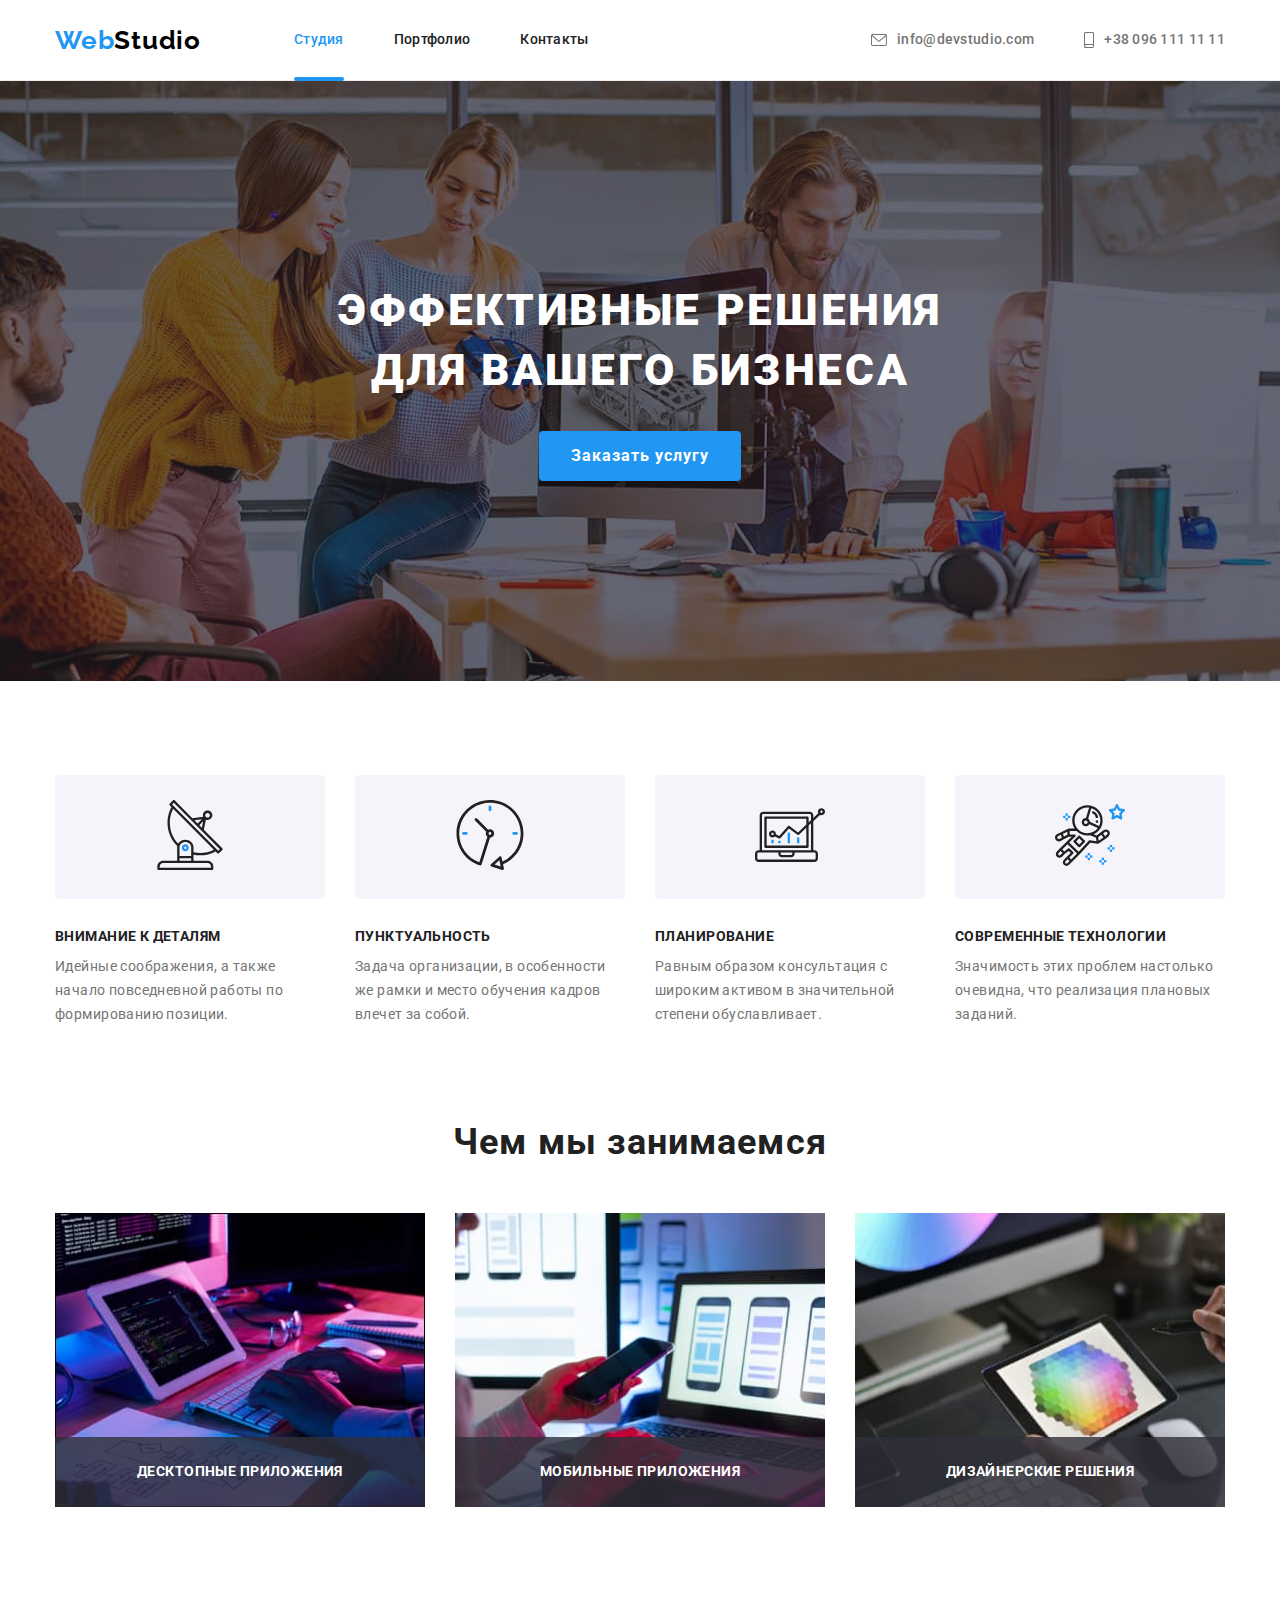
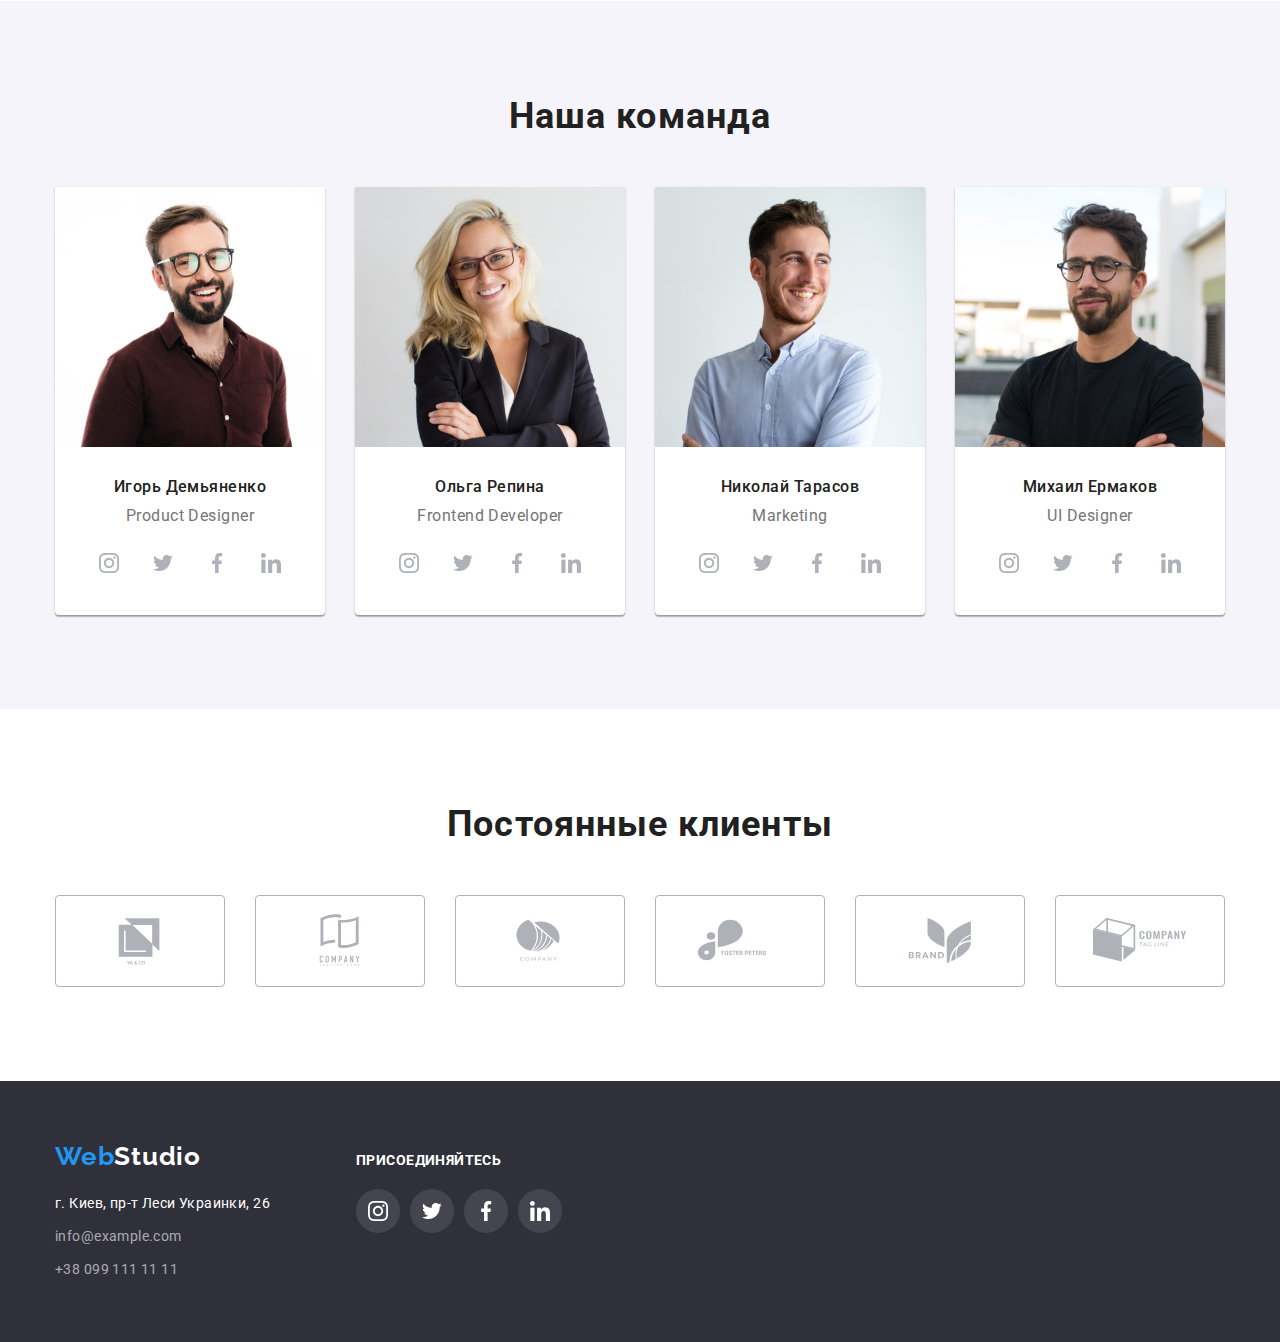
==== index.html @ c78fc139 "Start" ====
<!DOCTYPE html>
<html lang="ru">
  <head>
    <meta charset="UTF-8" />
    <meta http-equiv="X-UA-Compatible" content="IE=edge" />
    <meta name="viewport" content="width=device-width, initial-scale=1.0" />
    <title>WebStudio</title>
    <link rel="preconnect" href="https://fonts.googleapis.com" />
    <link rel="preconnect" href="https://fonts.gstatic.com" crossorigin />
    <link
      href="https://fonts.googleapis.com/css2?family=Raleway:wght@700&family=Roboto:wght@400;500;700;900&display=swap"
      rel="stylesheet"
    />
    <link
      rel="stylesheet"
      href="https://cdnjs.cloudflare.com/ajax/libs/modern-normalize/1.1.0/modern-normalize.min.css"
    />
    <link rel="stylesheet" href="./css/styles.css" />
  </head>

  <body>
    <header class="header">
      <div class="container header-container">
        <a href="./index.html" class="logo link" lang="en"
          >Web<span class="logo-header" lang="en">Studio</span></a
        >
        <nav class="header-navigation">
          <ul class="header-list list">
            <li class="header-item">
              <a href="./index.html" class="header-link link current">Студия</a>
            </li>
            <li class="header-item">
              <a href="./portfolio.html" class="header-link link">Портфолио</a>
            </li>
            <li class="header-item">
              <a href="" class="header-link link">Контакты</a>
            </li>
          </ul>
        </nav>
        <ul class="header-connect list">
          <li class="header-connect-item">
            <a
              href="mailto:info@devstudio.com"
              class="header-connect-link link"
            >
              <svg class="header-envelope">
                <use href="./images/icons.svg#icon-envelope"></use>
              </svg>
              info@devstudio.com</a
            >
          </li>
          <li class="header-connect-item">
            <a href="tel:+380961111111" class="header-connect-link link">
              <svg class="header-smartphone">
                <use href="./images/icons.svg#icon-smartphone"></use>
              </svg>
              +38 096 111 11 11</a
            >
          </li>
        </ul>
      </div>
    </header>

    <main>
      <section class="hero">
        <div class="container">
          <h1 class="hero-title">Эффективные решения для вашего бизнеса</h1>
          <button type="button" class="hero-btn" data-modal-open>
            Заказать услугу
          </button>
        </div>
      </section>

      <section class="section">
        <div class="container">
          <h2 class="section-title visually-hidden">Особенности</h2>
          <ul class="feature-list list">
            <li class="feature-item">
              <div class="feature-item-icon">
                <svg class="feature-icon">
                  <use href="./images/icons.svg#icon-antenna"></use>
                </svg>
              </div>
              <h3 class="feature-title">Внимание к деталям</h3>
              <p class="feature-description">
                Идейные соображения, а также начало повседневной работы по
                формированию позиции.
              </p>
            </li>
            <li class="feature-item">
              <div class="feature-item-icon">
                <svg class="feature-icon">
                  <use href="./images/icons.svg#icon-clock"></use>
                </svg>
              </div>
              <h3 class="feature-title">Пунктуальность</h3>
              <p class="feature-description">
                Задача организации, в особенности же рамки и место обучения
                кадров влечет за собой.
              </p>
            </li>
            <li class="feature-item">
              <div class="feature-item-icon">
                <svg class="feature-icon">
                  <use href="./images/icons.svg#icon-diagram"></use>
                </svg>
              </div>
              <h3 class="feature-title">Планирование</h3>
              <p class="feature-description">
                Равным образом консультация с широким активом в значительной
                степени обуславливает.
              </p>
            </li>
            <li class="feature-item">
              <div class="feature-item-icon">
                <svg class="feature-icon">
                  <use href="./images/icons.svg#icon-astronaut"></use>
                </svg>
              </div>
              <h3 class="feature-title">Современные технологии</h3>
              <p class="feature-description">
                Значимость этих проблем настолько очевидна, что реализация
                плановых заданий.
              </p>
            </li>
          </ul>
        </div>
      </section>

      <section class="section work">
        <div class="container">
          <h2 class="section-title">Чем мы занимаемся</h2>
          <ul class="work-list list">
            <li class="work-item">
              <img src="./images/box-1.jpg" alt="Написание кода" width="370" />
              <div class="work-wrapper">
                <h3 class="work-title">Десктопные приложения</h3>
              </div>
            </li>
            <li class="work-item">
              <img
                src="./images/box-2.jpg"
                alt="Дизайн мобильной версии сайта"
                width="370"
              />
              <div class="work-wrapper">
                <h3 class="work-title">Мобильные приложения</h3>
              </div>
            </li>
            <li class="work-item">
              <img src="./images/box-3.jpg" alt="Палитра цветов" width="370" />
              <div class="work-wrapper">
                <h3 class="work-title">Дизайнерские решения</h3>
              </div>
            </li>
          </ul>
        </div>
      </section>

      <section class="section team">
        <div class="container">
          <h2 class="section-title">Наша команда</h2>
          <ul class="team-list list">
            <li class="team-item">
              <div class="team-card">
                <img
                  src="./images/profile-1.jpg"
                  alt="Игорь Демьяненко"
                  width="270"
                />
                <div class="team-card-text">
                  <h3 class="team-title">Игорь Демьяненко</h3>
                  <p class="team-description" lang="en">Product Designer</p>
                  <ul class="team-social list">
                    <li class="team-social-item">
                      <a href="" class="team-social-link link">
                        <svg class="team-social-icon">
                          <use href="./images/icons.svg#icon-instagram"></use>
                        </svg>
                      </a>
                    </li>
                    <li class="team-social-item">
                      <a href="" class="team-social-link link">
                        <svg class="team-social-icon">
                          <use href="./images/icons.svg#icon-twitter"></use>
                        </svg>
                      </a>
                    </li>
                    <li class="team-social-item">
                      <a href="" class="team-social-link link">
                        <svg class="team-social-icon">
                          <use href="./images/icons.svg#icon-facebook"></use>
                        </svg>
                      </a>
                    </li>
                    <li class="team-social-item">
                      <a href="" class="team-social-link link">
                        <svg class="team-social-icon">
                          <use href="./images/icons.svg#icon-linkedin"></use>
                        </svg>
                      </a>
                    </li>
                  </ul>
                </div>
              </div>
            </li>
            <li class="team-item">
              <div class="team-card">
                <img
                  src="./images/profile-2.jpg"
                  class="image"
                  alt="Ольга Репина"
                  width="270"
                />
                <div class="team-card-text">
                  <h3 class="team-title">Ольга Репина</h3>
                  <p class="team-description" lang="en">Frontend Developer</p>
                  <ul class="team-social list">
                    <li class="team-social-item">
                      <a href="" class="team-social-link link">
                        <svg class="team-social-icon">
                          <use href="./images/icons.svg#icon-instagram"></use>
                        </svg>
                      </a>
                    </li>
                    <li class="team-social-item">
                      <a href="" class="team-social-link link">
                        <svg class="team-social-icon">
                          <use href="./images/icons.svg#icon-twitter"></use>
                        </svg>
                      </a>
                    </li>
                    <li class="team-social-item">
                      <a href="" class="team-social-link link">
                        <svg class="team-social-icon">
                          <use href="./images/icons.svg#icon-facebook"></use>
                        </svg>
                      </a>
                    </li>
                    <li class="team-social-item">
                      <a href="" class="team-social-link link">
                        <svg class="team-social-icon">
                          <use href="./images/icons.svg#icon-linkedin"></use>
                        </svg>
                      </a>
                    </li>
                  </ul>
                </div>
              </div>
            </li>
            <li class="team-item">
              <div class="team-card">
                <img
                  src="./images/profile-3.jpg"
                  class="image"
                  alt="Николай Тарасов"
                  width="270"
                />
                <div class="team-card-text">
                  <h3 class="team-title">Николай Тарасов</h3>
                  <p class="team-description" lang="en">Marketing</p>
                  <ul class="team-social list">
                    <li class="team-social-item">
                      <a href="" class="team-social-link link">
                        <svg class="team-social-icon">
                          <use href="./images/icons.svg#icon-instagram"></use>
                        </svg>
                      </a>
                    </li>
                    <li class="team-social-item">
                      <a href="" class="team-social-link link">
                        <svg class="team-social-icon">
                          <use href="./images/icons.svg#icon-twitter"></use>
                        </svg>
                      </a>
                    </li>
                    <li class="team-social-item">
                      <a href="" class="team-social-link link">
                        <svg class="team-social-icon">
                          <use href="./images/icons.svg#icon-facebook"></use>
                        </svg>
                      </a>
                    </li>
                    <li class="team-social-item">
                      <a href="" class="team-social-link link">
                        <svg class="team-social-icon">
                          <use href="./images/icons.svg#icon-linkedin"></use>
                        </svg>
                      </a>
                    </li>
                  </ul>
                </div>
              </div>
            </li>
            <li class="team-item">
              <div class="team-card">
                <img
                  src="./images/profile-4.jpg"
                  class="image"
                  alt="Михаил Ермаков"
                  width="270"
                />
                <div class="team-card-text">
                  <h3 class="team-title">Михаил Ермаков</h3>
                  <p class="team-description" lang="en">UI Designer</p>
                  <ul class="team-social list">
                    <li class="team-social-item">
                      <a href="" class="team-social-link link">
                        <svg class="team-social-icon">
                          <use href="./images/icons.svg#icon-instagram"></use>
                        </svg>
                      </a>
                    </li>
                    <li class="team-social-item">
                      <a href="" class="team-social-link link">
                        <svg class="team-social-icon">
                          <use href="./images/icons.svg#icon-twitter"></use>
                        </svg>
                      </a>
                    </li>
                    <li class="team-social-item">
                      <a href="" class="team-social-link link">
                        <svg class="team-social-icon">
                          <use href="./images/icons.svg#icon-facebook"></use>
                        </svg>
                      </a>
                    </li>
                    <li class="team-social-item">
                      <a href="" class="team-social-link link">
                        <svg class="team-social-icon">
                          <use href="./images/icons.svg#icon-linkedin"></use>
                        </svg>
                      </a>
                    </li>
                  </ul>
                </div>
              </div>
            </li>
          </ul>
        </div>
      </section>

      <section class="section clients">
        <div class="container">
          <h2 class="section-title">Постоянные клиенты</h2>
          <ul class="clients-list list">
            <li class="clients-item">
              <a href="" class="clients-link link">
                <svg class="clients-icon">
                  <use href="./images/icons.svg#icon-company-1"></use>
                </svg>
              </a>
            </li>
            <li class="clients-item">
              <a href="" class="clients-link link">
                <svg class="clients-icon">
                  <use href="./images/icons.svg#icon-company-2"></use>
                </svg>
              </a>
            </li>
            <li class="clients-item">
              <a href="" class="clients-link link">
                <svg class="clients-icon">
                  <use href="./images/icons.svg#icon-company-3"></use>
                </svg>
              </a>
            </li>
            <li class="clients-item">
              <a href="" class="clients-link link">
                <svg class="clients-icon">
                  <use href="./images/icons.svg#icon-company-4"></use>
                </svg>
              </a>
            </li>
            <li class="clients-item">
              <a href="" class="clients-link link">
                <svg class="clients-icon">
                  <use href="./images/icons.svg#icon-company-5"></use>
                </svg>
              </a>
            </li>
            <li class="clients-item">
              <a href="" class="clients-link link">
                <svg class="clients-icon">
                  <use href="./images/icons.svg#icon-company-6"></use>
                </svg>
              </a>
            </li>
          </ul>
        </div>
      </section>
    </main>

    <footer class="footer">
      <div class="container">
        <div class="footer-nav">
          <a href="./index.html" class="logo link" lang="en"
            >Web<span class="logo-footer" lang="en">Studio</span></a
          >
          <address class="footer-contact">
            <ul class="address-list list">
              <li class="address-item">
                <a
                  href="https://goo.gl/maps/1GZU7aaaTQPB9hGB9"
                  class="maps-link link"
                  target="_blank"
                  rel="noreferrer noopener"
                  >г. Киев, пр-т Леси Украинки, 26</a
                >
              </li>
              <li class="address-item">
                <a href="mailto:info@example.com" class="address-link link"
                  >info@example.com</a
                >
              </li>
              <li class="address-item">
                <a href="tel:+380991111111" class="address-link link"
                  >+38 099 111 11 11</a
                >
              </li>
            </ul>
          </address>
        </div>
        <div class="footer-social">
          <p class="footer-social-title">присоединяйтесь</p>
          <ul class="footer-social-list list">
            <li class="footer-social-item">
              <a href="" class="footer-social-link link">
                <svg class="footer-social-icon">
                  <use href="./images/icons.svg#icon-instagram"></use>
                </svg>
              </a>
            </li>
            <li class="footer-social-item">
              <a href="" class="footer-social-link link">
                <svg class="footer-social-icon">
                  <use href="./images/icons.svg#icon-twitter"></use>
                </svg>
              </a>
            </li>
            <li class="footer-social-item">
              <a href="" class="footer-social-link link">
                <svg class="footer-social-icon">
                  <use href="./images/icons.svg#icon-facebook"></use>
                </svg>
              </a>
            </li>
            <li class="footer-social-item">
              <a href="" class="footer-social-link link">
                <svg class="footer-social-icon">
                  <use href="./images/icons.svg#icon-linkedin"></use>
                </svg>
              </a>
            </li>
          </ul>
        </div>
      </div>
    </footer>
    <div class="backdrop is-hidden" data-modal>
      <div class="modal">
        <button class="modal-close" data-modal-close>
          <svg class="close-icon" width="18" height="18">
            <use href="./images/icons.svg#icon-modal-close"></use>
          </svg>
        </button>
      </div>
    </div>
    <script src="./js/modal.js"></script>
  </body>
</html>
---- css/styles.css ----
:root {
  --title-text-color: #212121;
  --text-color: #757575;
  --accent-color: #2196f3;
  --primary-white-color: #ffffff;
  --primery-black-color: #000000;
  --text-footer-contact-color: rgba(255, 255, 255, 0.6);
  --filters-background-color: #f5f4fa;
  --filters-text-color: #212121;
  --main-bg-color: #ffffff;
  --second-bg-color: #2f303a;
  --third-bg-color: #f5f4fa;
  --hero-bg-color: #c4c4c4;
  --social-bg: #afb1b8;
  --social-bg-footer: rgba(255, 255, 255, 0.1);
  --timing-duration: 250ms;
  --timing-fanction: cubic-bezier(0.4, 0, 0.2, 1);
  --modal-bg-color: #ffffff;
  --modal-backdrop-bg: rgba(0, 0, 0, 0.2);
}

p,
h1,
h2,
h3,
h4,
h5,
h6 {
  margin: 0;
}

ul {
  margin: 0;
  padding: 0;
}

button {
  cursor: pointer;
}

img {
  display: block;
  max-width: 100%;
  height: auto;
}

body {
  background-color: var(--main-bg-color);
  color: var(--title-text-color);
  font-family: Roboto, sans-serif;
}

.container {
  width: 1200px;
  padding-left: 15px;
  padding-right: 15px;
  margin-left: auto;
  margin-right: auto;
}

.visually-hidden {
  position: absolute;
  white-space: nowrap;
  width: 1px;
  height: 1px;
  overflow: hidden;
  border: 0;
  padding: 0;
  clip: rect(0 0 0 0);
  clip-path: inset(50%);
  margin: -1px;
}

.list {
  list-style: none;
}

.link {
  text-decoration: none;
}

/* -------------------------HEADER------------------------- */

.header {
  background-color: var(--main-bg-color);
  border-bottom: 1px solid #ececec;
}

.logo {
  display: block;
  padding-top: 24px;
  padding-bottom: 24px;

  color: var(--accent-color);
  font-family: Raleway, sans-serif;
  font-size: 26px;
  font-weight: 700;
  line-height: 1.19;
  letter-spacing: 0.03em;
}

.logo-header {
  color: var(--primery-black-color);
}

.logo-footer {
  color: var(--primary-white-color);
}

.header-container {
  display: flex;
  align-items: center;
}

.header-list {
  display: flex;
  margin-left: 93px;
}

.header-item {
  margin-right: 50px;
  position: relative;
}

.header-item:last-child {
  margin-right: 0;
}

.header-link {
  display: block;
  padding-top: 32px;
  padding-bottom: 32px;

  color: var(--title-text-color);
  font-weight: 500;
  font-size: 14px;
  line-height: 1.14;
  letter-spacing: 0.02em;

  transition-property: color;
  transition-duration: var(--timing-duration);
  transition-timing-function: var(--timing-fanction);
}

.header-link:hover,
.header-link:focus {
  color: var(--accent-color);
}

.current::after {
  content: "";
  display: block;
  position: absolute;
  left: 0;
  bottom: -1px;
  width: 100%;
  height: 4px;
  border-radius: 2px;
  background-color: var(--accent-color);
}

.header-connect-link:hover,
.header-connect-link:focus,
.address-link:hover,
.address-link:focus,
.maps-link:hover,
.maps-link:focus,
.current {
  color: var(--accent-color);
}

.header-connect {
  display: flex;
  margin-left: auto;
  align-items: center;
}

.header-connect-item {
  margin-right: 50px;
  padding-top: 32px;
  padding-bottom: 32px;
}

.header-connect-item:last-child {
  margin-right: 0;
}

.header-connect-link {
  display: flex;
  align-items: center;
  color: var(--text-color);
  font-weight: 500;
  font-size: 14px;
  line-height: 1.14;
  letter-spacing: 0.02em;

  transition-property: color;
  transition-duration: var(--timing-duration);
  transition-timing-function: var(--timing-fanction);
}

.header-envelope {
  width: 16px;
  height: 12px;
  margin-right: 10px;
  fill: currentColor;
}

.header-smartphone {
  width: 10px;
  height: 16px;
  margin-right: 10px;
  fill: currentColor;
}
/* -------------------------HERO------------------------- */

.hero {
  max-width: 1600px;
  margin-left: auto;
  margin-right: auto;
  padding-top: 200px;
  padding-bottom: 200px;
  text-align: center;

  background-color: var(--second-bg-color);
  background-image: linear-gradient(
      to right,
      rgba(47, 48, 58, 0.4),
      rgba(47, 48, 58, 0.4)
    ),
    url("../images/hero-img.jpg");
  background-repeat: no-repeat;
  background-position: center;
  background-size: cover;
}

.hero-title {
  margin-bottom: 30px;
  margin-left: auto;
  margin-right: auto;
  width: 696px;

  color: var(--primary-white-color);
  font-weight: 900;
  font-size: 44px;
  line-height: 1.36;
  letter-spacing: 0.06em;
  text-transform: uppercase;
}

.hero-btn {
  padding: 10px 32px;
  border-radius: 4px;
  border: none;

  color: var(--primary-white-color);
  background-color: var(--accent-color);
  font-family: inherit;
  font-weight: 700;
  font-size: 16px;
  line-height: 1.88;
  letter-spacing: 0.06em;
  box-shadow: 0px 4px 4px rgba(0, 0, 0, 0.15);

  transition-property: background-color;
  transition-duration: var(--timing-duration);
  transition-timing-function: var(--timing-fanction);
}

.hero-btn:hover,
.hero-btn:focus {
  background-color: #188ce8;
}

/* -------------------------BUTTON------------------------- */

.filters-btn {
  padding: 6px 22px;
  border-radius: 4px;
  border: none;

  color: var(--filters-text-color);
  background-color: var(--filters-background-color);
  font-family: inherit;
  font-weight: 500;
  font-size: 16px;
  line-height: 1.63;
  letter-spacing: 0.03em;

  transition-property: color, background-color, box-shadow;
  transition-duration: var(--timing-duration);
  transition-timing-function: var(--timing-fanction);
}

.filters-btn:hover,
.filters-btn:focus,
.active {
  color: var(--primary-white-color);
  background-color: var(--accent-color);
  box-shadow: 0px 3px 1px rgba(0, 0, 0, 0.1), 0px 1px 2px rgba(0, 0, 0, 0.08),
    0px 2px 2px rgba(0, 0, 0, 0.12);
}

/* -------------------------SECTION------------------------- */

.section {
  padding-bottom: 94px;
  padding-top: 94px;
  background-color: var(--main-bg-color);
}

.section-title {
  margin-bottom: 50px;

  color: var(--title-text-color);
  font-size: 36px;
  line-height: 1.17;
  text-align: center;
  letter-spacing: 0.03em;
}

/* -------------------------FEATURE------------------------- */

.feature-list {
  display: flex;
}

.feature-item {
  flex-basis: calc((100% - 3 * 30px) / 4);
  margin-right: 30px;
}

.feature-item:last-child {
  margin-right: 0;
}

.feature-item-icon {
  display: block;
  text-align: center;
  background: #f5f4fa;
  border-radius: 4px;
  margin-bottom: 30px;
  padding: 25px 100px;
}

.feature-icon {
  width: 70px;
  height: 70px;
}

.feature-title {
  margin-bottom: 10px;

  color: var(--title-text-color);
  font-size: 14px;
  line-height: 1.14;
  letter-spacing: 0.03em;
  text-transform: uppercase;
}

.feature-description {
  color: var(--text-color);
  font-size: 14px;
  line-height: 1.71;
  letter-spacing: 0.03em;
}

/* -------------------------WORK LIST------------------------- */

.work {
  padding-top: 0;
}

.work-list {
  display: flex;
}

.work-item {
  position: relative;
  flex-basis: calc((100% - 2 * 30px) / 3);
  margin-right: 30px;
}

.work-item:last-child {
  margin-right: 0;
}

.work-wrapper {
  position: absolute;
  bottom: 0;
  left: 0;
  width: 100%;
  padding: 27px 0;
  background-color: rgba(47, 48, 58, 0.8);
}

.work-title {
  font-size: 14px;
  line-height: 1.14;
  text-align: center;
  letter-spacing: 0.03em;
  text-transform: uppercase;

  color: var(--primary-white-color);
}

/* -------------------------OUR TEAM------------------------- */

.team {
  background-color: var(--third-bg-color);
}

.team-card {
  background-color: var(--main-bg-color);
  border-radius: 0px 0px 4px 4px;
  box-shadow: 0px 1px 3px rgba(0, 0, 0, 0.12), 0px 1px 1px rgba(0, 0, 0, 0.14),
    0px 2px 1px rgba(0, 0, 0, 0.2);
}

.team-list {
  display: flex;
}

.team-item {
  flex-basis: calc((100% - 3 * 30px) / 4);
  margin-right: 30px;
}

.team-item:last-child {
  margin-right: 0;
}

.team-card-text {
  padding-top: 30px;
  padding-bottom: 30px;
}

.team-title {
  margin-bottom: 10px;

  color: var(--title-text-color);
  font-weight: 500;
  font-size: 16px;
  line-height: 1.19;
  text-align: center;
  letter-spacing: 0.03em;
}

.team-description {
  margin-bottom: 16px;
  color: var(--text-color);
  font-size: 16px;
  line-height: 1.19;
  text-align: center;
  letter-spacing: 0.03em;
}

.team-social {
  display: flex;
  justify-content: center;
}

.team-social-item {
  margin-right: 10px;
}

.team-social-item:last-child {
  margin-right: 0;
}

.team-social-link {
  display: flex;
  justify-content: center;
  align-items: center;
  width: 44px;
  height: 44px;
  border-radius: 50%;
  color: var(--social-bg);

  transition-property: color, background-color;
  transition-duration: var(--timing-duration);
  transition-timing-function: var(--timing-fanction);
}

.team-social-link:hover,
.team-social-link:focus {
  background-color: var(--accent-color);
  color: var(--primary-white-color);
}

.team-social-icon {
  width: 20px;
  height: 20px;
  fill: currentColor;
}
/* -------------------------CLIENTS------------------------- */

.clients-list {
  display: flex;
}

.clients-item {
  width: 170px;
  height: 92px;
  margin-right: 30px;
}

.clients-item:last-child {
  margin-right: 0;
}

.clients-link {
  display: flex;
  justify-content: center;
  align-items: center;
  width: 100%;
  height: 100%;
  border: 1px solid var(--social-bg);
  border-radius: 4px;

  color: var(--social-bg);

  transition-property: color, border;
  transition-duration: var(--timing-duration);
  transition-timing-function: var(--timing-fanction);
}

.clients-link:hover,
.clients-link:focus {
  border: 1px solid var(--accent-color);
  color: var(--accent-color);
}

.clients-icon {
  width: 106px;
  height: 60px;
  fill: currentColor;
}

/* -------------------------FOOTER------------------------- */

.footer {
  padding-top: 60px;
  padding-bottom: 60px;
  background-color: var(--second-bg-color);
}

.footer-nav {
  width: 231px;
  margin-right: 70px;
}

.footer .logo {
  padding: 0;
  margin-bottom: 20px;
}

.footer-contact {
  font-style: normal;
  font-size: 14px;
  line-height: 1.71;
  letter-spacing: 0.03em;
}

.address-item {
  margin-bottom: 9px;
}

.address-item:last-child {
  margin-bottom: 0px;
}

.maps-link {
  color: var(--primary-white-color);

  transition-property: color;
  transition-duration: var(--timing-duration);
  transition-timing-function: var(--timing-fanction);
}

.address-link {
  color: var(--text-footer-contact-color);

  transition-property: color;
  transition-duration: var(--timing-duration);
  transition-timing-function: var(--timing-fanction);
}

.footer .container {
  display: flex;
  align-items: baseline;
}

.footer-social-title {
  color: var(--primary-white-color);
  font-weight: 700;
  font-size: 14px;
  line-height: 1.14;
  letter-spacing: 0.03em;
  text-transform: uppercase;
  margin-bottom: 20px;
}

.footer-social-list {
  display: flex;
  justify-content: center;
}

.footer-social-item {
  margin-right: 10px;
}

.footer-social-item:last-child {
  margin-right: 0;
}

.footer-social-link {
  display: flex;
  justify-content: center;
  align-items: center;
  width: 44px;
  height: 44px;
  border-radius: 50%;
  background-color: var(--social-bg-footer);

  transition-property: background-color;
  transition-duration: var(--timing-duration);
  transition-timing-function: var(--timing-fanction);
}

.footer-social-link:hover,
.footer-social-link:focus {
  background-color: var(--accent-color);
}

.footer-social-icon {
  width: 20px;
  height: 20px;
  fill: var(--primary-white-color);
}

/* -------------------------PORTFOLIO------------------------- */

.filter-list {
  display: flex;
  justify-content: center;
  margin-bottom: 50px;
}

.filter-item:not(:last-child) {
  margin-right: 8px;
}

.portfolio-list {
  display: flex;
  flex-wrap: wrap;
}

.portfolio-item {
  flex-basis: calc((100% - 2 * 30px) / 3);
  margin-right: 30px;
  margin-bottom: 30px;

  transition-property: box-shadow;
  transition-duration: var(--timing-duration);
  transition-timing-function: var(--timing-fanction);
}

.portfolio-item:nth-child(3n) {
  margin-right: 0;
}

.portfolio-item:nth-last-child(-n + 3) {
  margin-bottom: 0;
}

.portfolio-item:hover,
.portfolio-item:focus {
  box-shadow: 0px 1px 1px rgba(0, 0, 0, 0.12), 0px 4px 4px rgba(0, 0, 0, 0.06),
    1px 4px 6px rgba(0, 0, 0, 0.16);
}

.work-card {
  background: var(--primary-white-color);
  border-bottom: 1px solid #eeeeee;
  border-left: 1px solid #eeeeee;
  border-right: 1px solid #eeeeee;
  padding: 20px 24px;
}

.portfolio-title {
  color: var(--title-text-color);
  margin-bottom: 4px;
  font-size: 18px;
  line-height: 2;
  letter-spacing: 0.06em;
}

.portfolio-description {
  color: var(--text-color);
  font-size: 16px;
  line-height: 1.88;
  letter-spacing: 0.03em;
}

.portfolio-overlay {
  position: relative;
  overflow: hidden;
}
.portfolio-overlay-description {
  position: absolute;
  top: 0;
  left: 0;
  width: 100%;
  height: 100%;
  padding: 63px 24px;

  font-size: 18px;
  line-height: 1.56;
  letter-spacing: 0.03em;

  color: var(--primary-white-color);
  background-color: rgba(33, 150, 243, 0.9);

  transform: translateY(101%);
  opacity: 0;

  transition-property: transform, opacity;
  transition-duration: var(--timing-duration);
  transition-timing-function: var(--timing-fanction);
  /* overflow: auto; */
}

.portfolio-link:hover .portfolio-overlay-description,
.portfolio-link:focus .portfolio-overlay-description {
  transform: translateY(0);
  opacity: 1;
}

/* -------------------------MODAL WINDOW------------------------- */

.backdrop {
  position: fixed;
  top: 0;
  left: 0;
  width: 100vw;
  height: 100vh;

  background-color: var(--modal-backdrop-bg);

  transition-property: opacity, visibility;
  transition-duration: var(--timing-duration);
  transition-timing-function: var(--timing-fanction);
}

.backdrop.is-hidden .modal {
  transform: translate(-50%, -50%) scale(0.1);
  border-radius: 50%;
}

.modal {
  position: absolute;
  top: 50%;
  left: 50%;
  width: 528px;
  min-height: 581px;
  padding: 40px;
  transform: translate(-50%, -50%) scale(1);

  transition-property: transform, border-radius;
  transition-duration: var(--timing-duration);
  transition-timing-function: var(--timing-fanction);

  background-color: var(--modal-bg-color);
  box-shadow: 0px 1px 3px rgba(0, 0, 0, 0.12), 0px 1px 1px rgba(0, 0, 0, 0.14),
    0px 2px 1px rgba(0, 0, 0, 0.2);
  border-radius: 4px;
}

.modal-close {
  position: absolute;
  top: 8px;
  right: 8px;
  width: 30px;
  height: 30px;
  display: flex;
  align-items: center;
  justify-content: center;

  background-color: transparent;
  border: 1px solid rgba(0, 0, 0, 0.1);
  border-radius: 50%;
}

.is-hidden {
  visibility: hidden;
  opacity: 0;
  pointer-events: none;
}
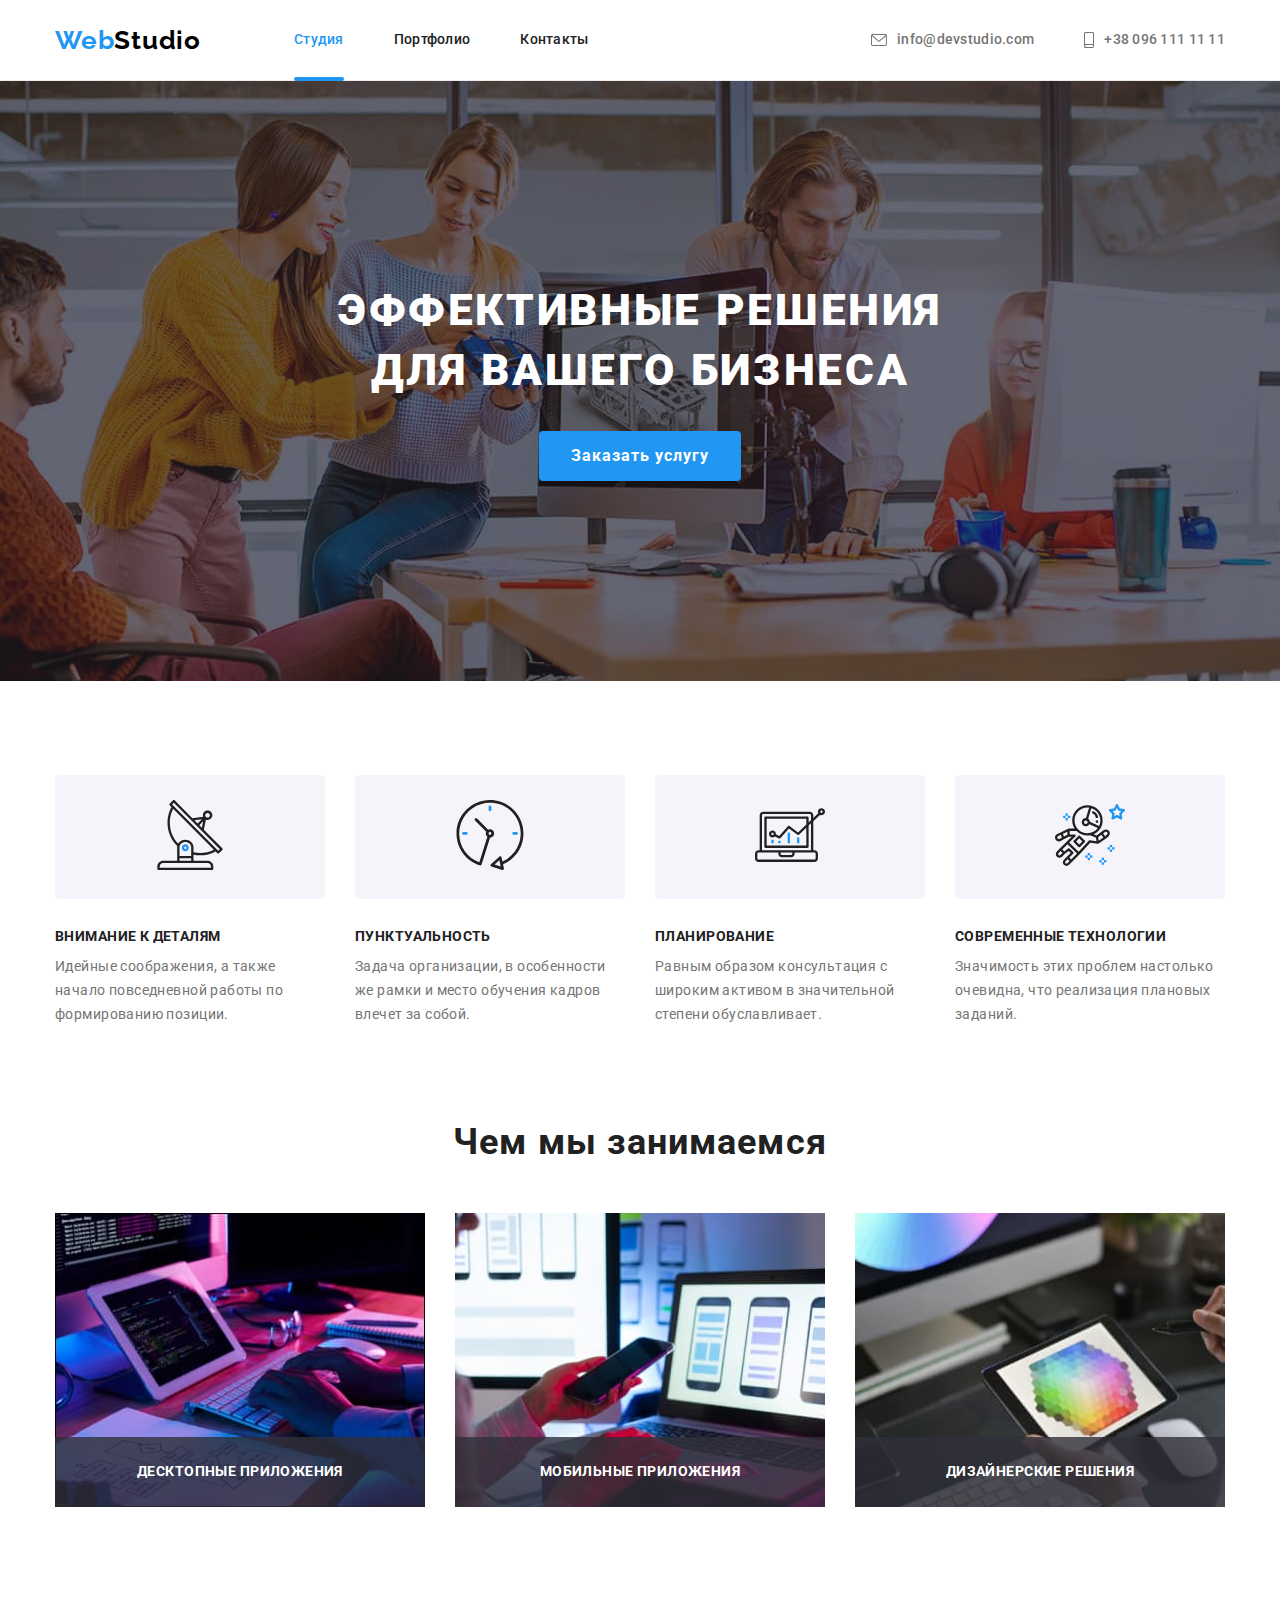
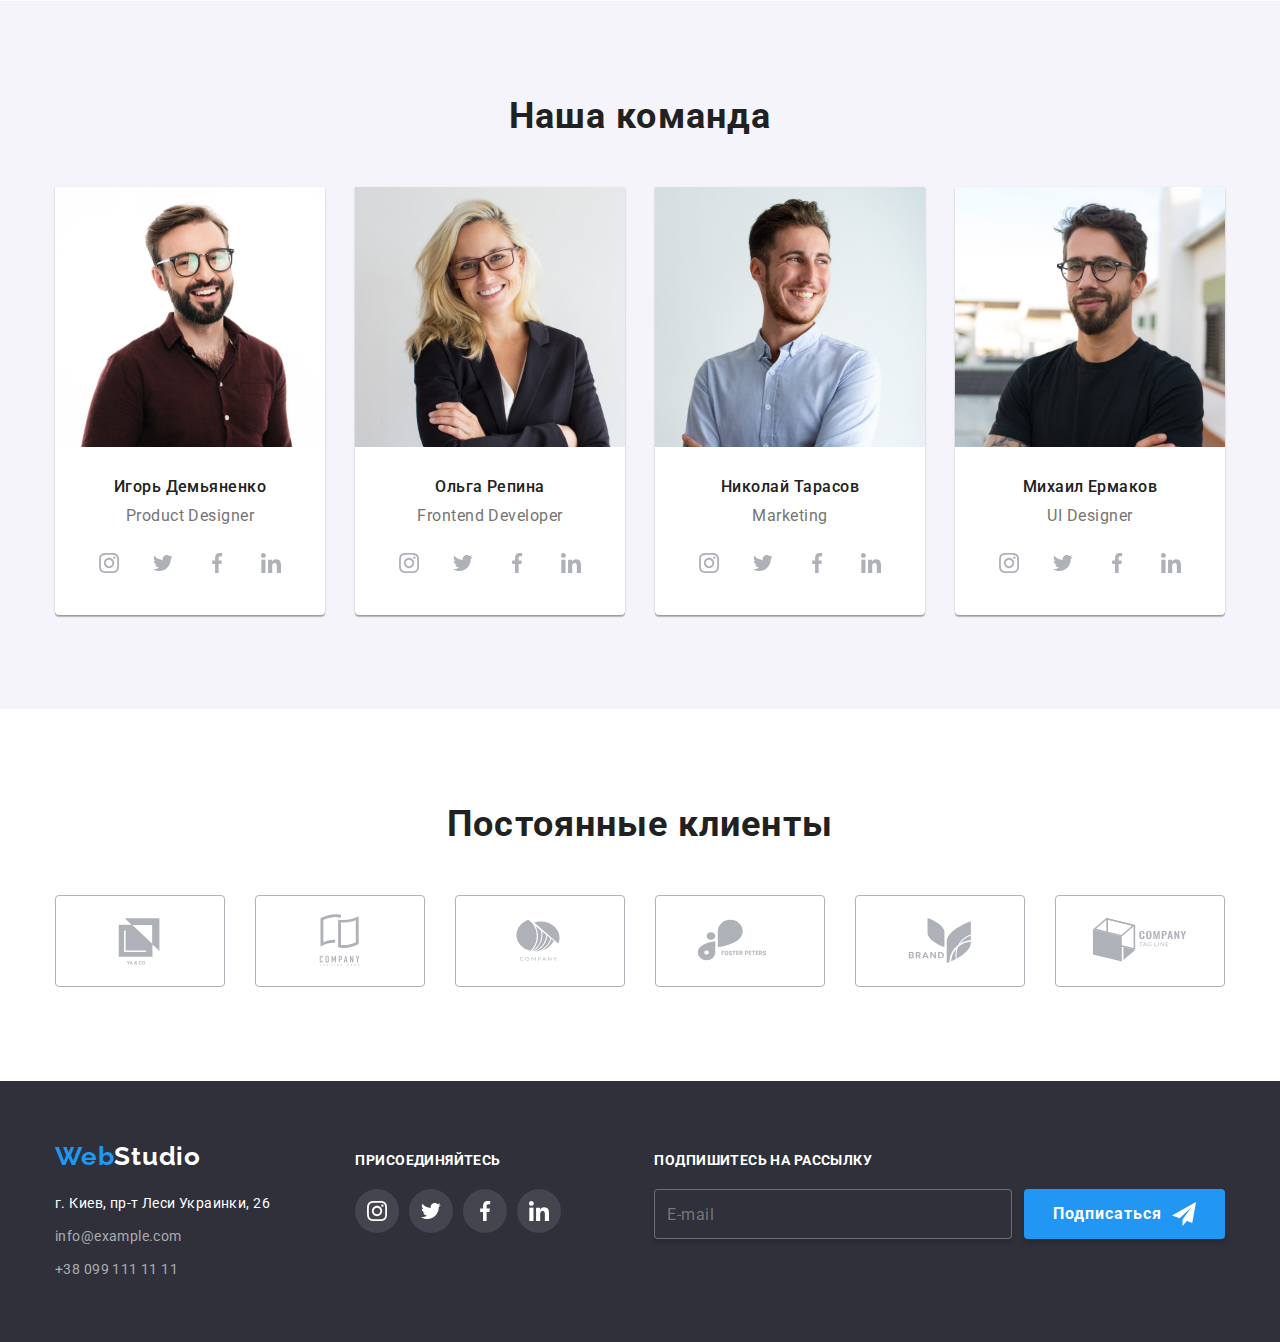
==== commit bd9a5f35: "Add footer subscribe and modal input" ====
--- a/index.html
+++ b/index.html
@@ -454,6 +454,23 @@
             </li>
           </ul>
         </div>
+        <form class="footer-subscribe">
+          <label>
+            <span class="footer-subscribe-title">Подпишитесь на рассылку</span>
+            <input
+              type="email"
+              name="email"
+              class="footer-subscribe-input"
+              placeholder="E-mail"
+            />
+          </label>
+          <button type="submit" class="footer-subscribe-btn">
+            Подписаться
+            <svg class="subscribe-btn-icon">
+              <use href="./images/icons.svg#icon-send"></use>
+            </svg>
+          </button>
+        </form>
       </div>
     </footer>
     <div class="backdrop is-hidden" data-modal>
@@ -463,6 +480,60 @@
             <use href="./images/icons.svg#icon-modal-close"></use>
           </svg>
         </button>
+        <form class="modal-form">
+          <p class="modal-form-title">
+            Оставьте свои данные, мы вам перезвоним
+          </p>
+          <label>
+            <span class="modal-lable-text">Имя</span>
+            <div class="input-icon-wrapper">
+              <input type="text" name="name" class="modal-input" />
+              <svg class="modal-input-icon">
+                <use href="./images/icons.svg#icon-person-black"></use>
+              </svg>
+            </div>
+          </label>
+          <label>
+            <span class="modal-lable-text">Телефон</span>
+            <div class="input-icon-wrapper">
+              <input type="tel" name="phone" class="modal-input" />
+              <svg class="modal-input-icon">
+                <use href="./images/icons.svg#icon-phone-black"></use>
+              </svg>
+            </div>
+          </label>
+          <label>
+            <span class="modal-lable-text">Почта</span>
+            <div class="input-icon-wrapper">
+              <input type="email" name="email" class="modal-input" />
+              <svg class="modal-input-icon">
+                <use href="./images/icons.svg#icon-email-black"></use>
+              </svg>
+            </div>
+          </label>
+          <label>
+            <span class="modal-lable-text">Комментарий</span>
+            <textarea
+              name="feedback"
+              class="modal-textarea"
+              rows="7"
+              placeholder="Введите текст"
+            ></textarea>
+          </label>
+          <label>
+            <input type="checkbox" name="agreement" class="modal-checkbox" />
+            <svg class="modal-checkbox-icon" width="18" height="18">
+              <use href="./images/icons.svg#icon-check"></use>
+            </svg>
+            <span class="modal-agreement-text"
+              >Соглашаюсь с рассылкой и принимаю
+            </span>
+            <a href="" class="modal-agreement-link modal-agreement-text"
+              >Условия договора</a
+            >
+          </label>
+          <button type="submit" class="modal-btn">Отправить</button>
+        </form>
       </div>
     </div>
     <script src="./js/modal.js"></script>
--- a/css/styles.css
+++ b/css/styles.css
@@ -5,6 +5,7 @@
   --primary-white-color: #ffffff;
   --primery-black-color: #000000;
   --text-footer-contact-color: rgba(255, 255, 255, 0.6);
+  --btn-bg-color-hover: #188ce8;
   --filters-background-color: #f5f4fa;
   --filters-text-color: #212121;
   --main-bg-color: #ffffff;
@@ -269,7 +270,7 @@
 
 .hero-btn:hover,
 .hero-btn:focus {
-  background-color: #188ce8;
+  background-color: var(--btn-bg-color-hover);
 }
 
 /* -------------------------BUTTON------------------------- */
@@ -591,6 +592,10 @@
   align-items: baseline;
 }
 
+.footer-social {
+  margin-right: 93px;
+}
+
 .footer-social-title {
   color: var(--primary-white-color);
   font-weight: 700;
@@ -637,6 +642,74 @@
   width: 20px;
   height: 20px;
   fill: var(--primary-white-color);
+}
+/* ------------------- */
+.footer-subscribe {
+  display: flex;
+  align-items: flex-end;
+}
+
+.footer-subscribe-title {
+  display: block;
+  color: var(--primary-white-color);
+  font-weight: 700;
+  font-size: 14px;
+  line-height: 1.14;
+  letter-spacing: 0.03em;
+  text-transform: uppercase;
+  margin-bottom: 20px;
+}
+
+.footer-subscribe-input {
+  width: 358px;
+  height: 50px;
+  margin-right: 12px;
+  padding-left: 12px;
+
+  background-color: var(--second-bg-color);
+  border: 1px solid rgba(255, 255, 255, 0.3);
+  box-shadow: 0px 4px 4px rgba(0, 0, 0, 0.15);
+  border-radius: 4px;
+  color: var(--text-footer-contact-color);
+  font-weight: 400;
+  font-size: 16px;
+  line-height: 1.25;
+  letter-spacing: 0.03em;
+}
+
+.footer-subscribe-btn {
+  display: flex;
+  align-items: center;
+  text-align: center;
+  min-width: 200px;
+  padding: 10px 29px;
+  border-radius: 4px;
+  border: none;
+
+  color: var(--primary-white-color);
+  background-color: var(--accent-color);
+  font-family: inherit;
+  font-weight: 700;
+  font-size: 16px;
+  line-height: 1.88;
+  letter-spacing: 0.06em;
+  box-shadow: 0px 4px 4px rgba(0, 0, 0, 0.15);
+
+  transition-property: background-color;
+  transition-duration: var(--timing-duration);
+  transition-timing-function: var(--timing-fanction);
+}
+
+.footer-subscribe-btn:hover,
+.footer-subscribe-btn:focus {
+  background-color: var(--btn-bg-color-hover);
+}
+
+.subscribe-btn-icon {
+  margin-left: 10px;
+  fill: currentColor;
+  width: 24px;
+  height: 24px;
 }
 
 /* -------------------------PORTFOLIO------------------------- */
@@ -754,6 +827,10 @@
 }
 
 .backdrop.is-hidden .modal {
+  transform: translate(-50%, -50%) scale(0.1);
+  border-radius: 50%;
+}
+.backdrop.is-hidden .modal-btn {
   transform: translate(-50%, -50%) scale(0.1);
   border-radius: 50%;
 }
@@ -797,3 +874,124 @@
   opacity: 0;
   pointer-events: none;
 }
+
+.modal-form {
+  display: flex;
+  flex-direction: column;
+}
+
+.modal-form-title {
+  margin-bottom: 12px;
+
+  font-weight: 700;
+  font-size: 20px;
+  line-height: 1.15;
+  text-align: center;
+  letter-spacing: 0.03em;
+
+  color: var(--title-text-color);
+}
+
+.modal-lable-text {
+  display: block;
+  margin-bottom: 4px;
+
+  color: var(--text-color);
+  font-weight: 400;
+  font-size: 12px;
+  line-height: 1.17;
+  letter-spacing: 0.01em;
+}
+
+.input-icon-wrapper {
+  position: relative;
+}
+
+.modal-input {
+  width: 100%;
+  height: 40px;
+  padding-left: 30px;
+  margin-bottom: 10px;
+
+  border: 1px solid rgba(33, 33, 33, 0.2);
+  border-radius: 4px;
+
+  color: var(--text-color);
+  font-weight: 400;
+  font-size: 12px;
+  line-height: 1.17;
+  letter-spacing: 0.01em;
+}
+
+.modal-input-icon {
+  position: absolute;
+  top: 20px;
+  left: 12px;
+  fill: currentColor;
+  width: 18px;
+  height: 18px;
+
+  transform: translateY(-50%);
+}
+
+.modal-textarea {
+  resize: none;
+  width: 100%;
+  padding: 12px 16px;
+  margin-bottom: 20px;
+  border: 1px solid rgba(33, 33, 33, 0.2);
+  border-radius: 4px;
+
+  color: var(--text-color);
+  font-weight: 400;
+  font-size: 12px;
+  line-height: 1.17;
+  letter-spacing: 0.01em;
+}
+
+.modal-textarea::placeholder {
+  color: rgba(117, 117, 117, 0.5);
+}
+
+.modal-agreement-text {
+  font-weight: 400;
+  font-size: 14px;
+  line-height: 1.71;
+  letter-spacing: 0.03em;
+
+  color: var(--text-color);
+}
+
+.modal-agreement-link {
+  text-decoration-line: underline;
+  text-decoration-skip-ink: none;
+  color: var(--accent-color);
+}
+.modal-btn {
+  margin-top: 30px;
+  margin-left: auto;
+  margin-right: auto;
+  min-width: 200px;
+
+  padding: 10px 55px;
+  border-radius: 4px;
+  border: none;
+
+  color: var(--primary-white-color);
+  background-color: var(--accent-color);
+  font-family: inherit;
+  font-weight: 700;
+  font-size: 16px;
+  line-height: 1.88;
+  letter-spacing: 0.06em;
+  box-shadow: 0px 4px 4px rgba(0, 0, 0, 0.15);
+
+  transition-property: background-color;
+  transition-duration: var(--timing-duration);
+  transition-timing-function: var(--timing-fanction);
+}
+
+.modal-btn:hover,
+.modal-btn:focus {
+  background-color: var(--btn-bg-color-hover);
+}
